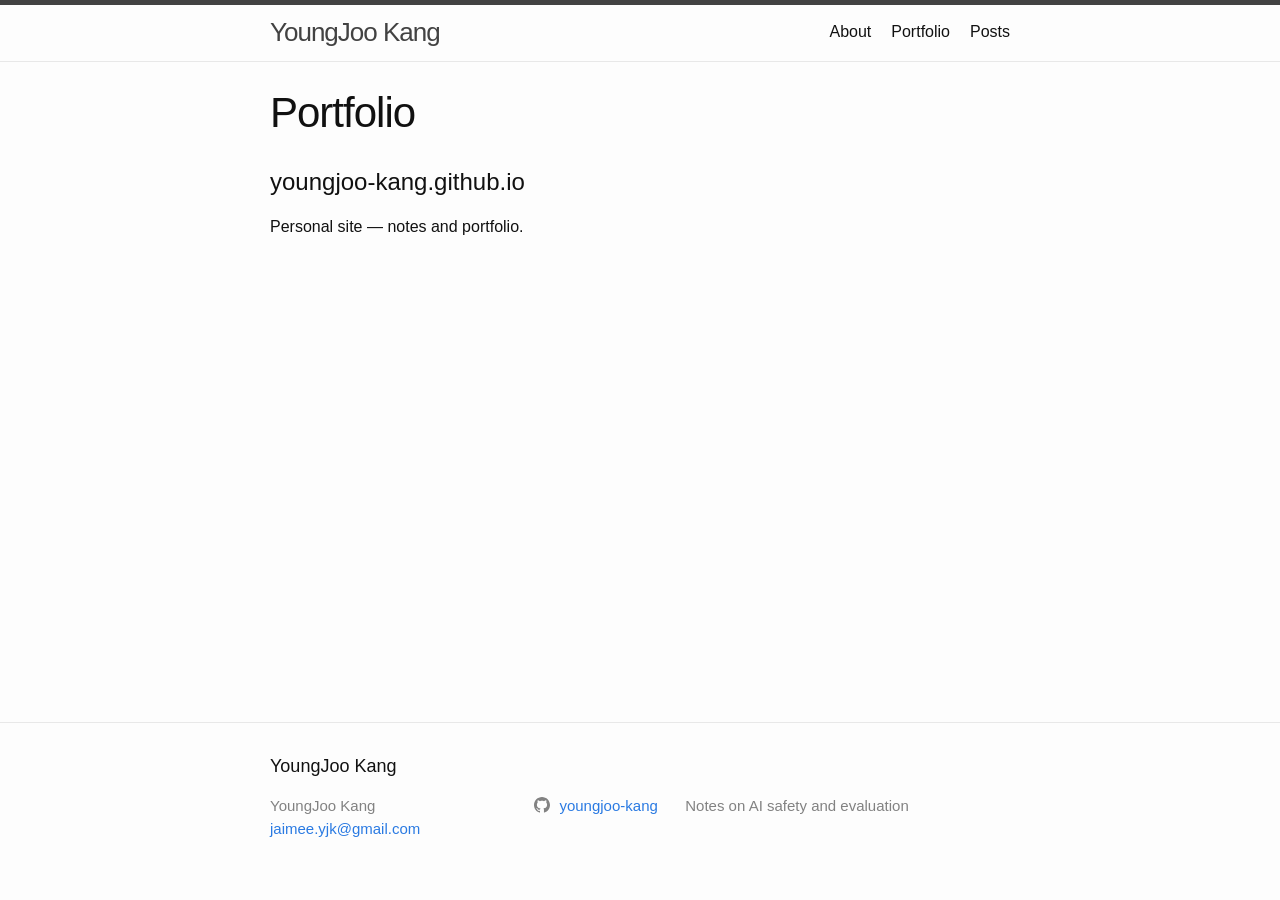
==== portfolio/index.html @ 8b31a20b "deploy: youngjoo-kang/incubating@7ffd8a8e2f0ecfff0419dbbb44ae7ae4fb00c22d" ====
<!DOCTYPE html>
<html lang="en"><head>
  <meta charset="utf-8">
  <meta http-equiv="X-UA-Compatible" content="IE=edge">
  <meta name="viewport" content="width=device-width, initial-scale=1"><!-- Begin Jekyll SEO tag v2.8.0 -->
<title>Portfolio | YoungJoo Kang</title>
<meta name="generator" content="Jekyll v3.10.0" />
<meta property="og:title" content="Portfolio" />
<meta name="author" content="YoungJoo Kang" />
<meta property="og:locale" content="en_US" />
<meta name="description" content="Notes on AI safety and evaluation" />
<meta property="og:description" content="Notes on AI safety and evaluation" />
<meta property="og:site_name" content="YoungJoo Kang" />
<meta property="og:type" content="website" />
<meta name="twitter:card" content="summary" />
<meta property="twitter:title" content="Portfolio" />
<script type="application/ld+json">
{"@context":"https://schema.org","@type":"WebPage","author":{"@type":"Person","name":"YoungJoo Kang"},"description":"Notes on AI safety and evaluation","headline":"Portfolio","url":"/portfolio/"}</script>
<!-- End Jekyll SEO tag -->
<link rel="stylesheet" href="/assets/main.css"><link type="application/atom+xml" rel="alternate" href="/feed.xml" title="YoungJoo Kang" /></head>
<body><header class="site-header" role="banner">

  <div class="wrapper"><a class="site-title" rel="author" href="/">YoungJoo Kang</a><nav class="site-nav">
        <input type="checkbox" id="nav-trigger" class="nav-trigger" />
        <label for="nav-trigger">
          <span class="menu-icon">
            <svg viewBox="0 0 18 15" width="18px" height="15px">
              <path d="M18,1.484c0,0.82-0.665,1.484-1.484,1.484H1.484C0.665,2.969,0,2.304,0,1.484l0,0C0,0.665,0.665,0,1.484,0 h15.032C17.335,0,18,0.665,18,1.484L18,1.484z M18,7.516C18,8.335,17.335,9,16.516,9H1.484C0.665,9,0,8.335,0,7.516l0,0 c0-0.82,0.665-1.484,1.484-1.484h15.032C17.335,6.031,18,6.696,18,7.516L18,7.516z M18,13.516C18,14.335,17.335,15,16.516,15H1.484 C0.665,15,0,14.335,0,13.516l0,0c0-0.82,0.665-1.483,1.484-1.483h15.032C17.335,12.031,18,12.695,18,13.516L18,13.516z"/>
            </svg>
          </span>
        </label>

        <div class="trigger"><a class="page-link" href="/about.html">About</a><a class="page-link" href="/portfolio/">Portfolio</a><a class="page-link" href="/posts/">Posts</a></div>
      </nav></div>
</header>
<main class="page-content" aria-label="Content">
      <div class="wrapper">
        <article class="post">

  <header class="post-header">
    <h1 class="post-title">Portfolio</h1>
  </header>

  <div class="post-content">
    <h1 id="youngjoo-kanggithubio">youngjoo-kang.github.io</h1>

<p>Personal site — notes and portfolio.</p>

  </div>

</article>

      </div>
    </main><footer class="site-footer h-card">
  <data class="u-url" href="/"></data>

  <div class="wrapper">

    <h2 class="footer-heading">YoungJoo Kang</h2>

    <div class="footer-col-wrapper">
      <div class="footer-col footer-col-1">
        <ul class="contact-list">
          <li class="p-name">YoungJoo Kang</li><li><a class="u-email" href="mailto:jaimee.yjk@gmail.com">jaimee.yjk@gmail.com</a></li></ul>
      </div>

      <div class="footer-col footer-col-2"><ul class="social-media-list"><li><a href="https://github.com/youngjoo-kang"><svg class="svg-icon"><use xlink:href="/assets/minima-social-icons.svg#github"></use></svg> <span class="username">youngjoo-kang</span></a></li></ul>
</div>

      <div class="footer-col footer-col-3">
        <p>Notes on AI safety and evaluation</p>
      </div>
    </div>

  </div>

</footer>
</body>

</html>
---- assets/main.css ----
/** Reset some basic elements */
body, h1, h2, h3, h4, h5, h6, p, blockquote, pre, hr, dl, dd, ol, ul, figure { margin: 0; padding: 0; }

/** Basic styling */
body { font: 400 16px/1.5 -apple-system, BlinkMacSystemFont, "Segoe UI", Roboto, Helvetica, Arial, sans-serif, "Apple Color Emoji", "Segoe UI Emoji", "Segoe UI Symbol"; color: #111; background-color: #fdfdfd; -webkit-text-size-adjust: 100%; -webkit-font-feature-settings: "kern" 1; -moz-font-feature-settings: "kern" 1; -o-font-feature-settings: "kern" 1; font-feature-settings: "kern" 1; font-kerning: normal; display: flex; min-height: 100vh; flex-direction: column; }

/** Set `margin-bottom` to maintain vertical rhythm */
h1, h2, h3, h4, h5, h6, p, blockquote, pre, ul, ol, dl, figure, .highlight { margin-bottom: 15px; }

/** `main` element */
main { display: block; /* Default value of `display` of `main` element is 'inline' in IE 11. */ }

/** Images */
img { max-width: 100%; vertical-align: middle; }

/** Figures */
figure > img { display: block; }

figcaption { font-size: 14px; }

/** Lists */
ul, ol { margin-left: 30px; }

li > ul, li > ol { margin-bottom: 0; }

/** Headings */
h1, h2, h3, h4, h5, h6 { font-weight: 400; }

/** Links */
a { color: #2a7ae2; text-decoration: none; }
a:visited { color: #1756a9; }
a:hover { color: #111; text-decoration: underline; }
.social-media-list a:hover { text-decoration: none; }
.social-media-list a:hover .username { text-decoration: underline; }

/** Blockquotes */
blockquote { color: #828282; border-left: 4px solid #e8e8e8; padding-left: 15px; font-size: 18px; letter-spacing: -1px; font-style: italic; }
blockquote > :last-child { margin-bottom: 0; }

/** Code formatting */
pre, code { font-size: 15px; border: 1px solid #e8e8e8; border-radius: 3px; background-color: #eef; }

code { padding: 1px 5px; }

pre { padding: 8px 12px; overflow-x: auto; }
pre > code { border: 0; padding-right: 0; padding-left: 0; }

/** Wrapper */
.wrapper { max-width: -webkit-calc(800px - (30px * 2)); max-width: calc(800px - (30px * 2)); margin-right: auto; margin-left: auto; padding-right: 30px; padding-left: 30px; }
@media screen and (max-width: 800px) { .wrapper { max-width: -webkit-calc(800px - (30px)); max-width: calc(800px - (30px)); padding-right: 15px; padding-left: 15px; } }

/** Clearfix */
.wrapper:after, .footer-col-wrapper:after { content: ""; display: table; clear: both; }

/** Icons */
.svg-icon { width: 16px; height: 16px; display: inline-block; fill: #828282; padding-right: 5px; vertical-align: text-top; }

.social-media-list li + li { padding-top: 5px; }

/** Tables */
table { margin-bottom: 30px; width: 100%; text-align: left; color: #3f3f3f; border-collapse: collapse; border: 1px solid #e8e8e8; }
table tr:nth-child(even) { background-color: #f7f7f7; }
table th, table td { padding: 10px 15px; }
table th { background-color: #f0f0f0; border: 1px solid #dedede; border-bottom-color: #c9c9c9; }
table td { border: 1px solid #e8e8e8; }

/** Site header */
.site-header { border-top: 5px solid #424242; border-bottom: 1px solid #e8e8e8; min-height: 55.95px; position: relative; }

.site-title { font-size: 26px; font-weight: 300; line-height: 54px; letter-spacing: -1px; margin-bottom: 0; float: left; }
.site-title, .site-title:visited { color: #424242; }

.site-nav { float: right; line-height: 54px; }
.site-nav .nav-trigger { display: none; }
.site-nav .menu-icon { display: none; }
.site-nav .page-link { color: #111; line-height: 1.5; }
.site-nav .page-link:not(:last-child) { margin-right: 20px; }
@media screen and (max-width: 600px) { .site-nav { position: absolute; top: 9px; right: 15px; background-color: #fdfdfd; border: 1px solid #e8e8e8; border-radius: 5px; text-align: right; }
  .site-nav label[for="nav-trigger"] { display: block; float: right; width: 36px; height: 36px; z-index: 2; cursor: pointer; }
  .site-nav .menu-icon { display: block; float: right; width: 36px; height: 26px; line-height: 0; padding-top: 10px; text-align: center; }
  .site-nav .menu-icon > svg { fill: #424242; }
  .site-nav input ~ .trigger { clear: both; display: none; }
  .site-nav input:checked ~ .trigger { display: block; padding-bottom: 5px; }
  .site-nav .page-link { display: block; padding: 5px 10px; margin-left: 20px; }
  .site-nav .page-link:not(:last-child) { margin-right: 0; } }

/** Site footer */
.site-footer { border-top: 1px solid #e8e8e8; padding: 30px 0; }

.footer-heading { font-size: 18px; margin-bottom: 15px; }

.contact-list, .social-media-list { list-style: none; margin-left: 0; }

.footer-col-wrapper { font-size: 15px; color: #828282; margin-left: -15px; }

.footer-col { float: left; margin-bottom: 15px; padding-left: 15px; }

.footer-col-1 { width: -webkit-calc(35% - (30px / 2)); width: calc(35% - (30px / 2)); }

.footer-col-2 { width: -webkit-calc(20% - (30px / 2)); width: calc(20% - (30px / 2)); }

.footer-col-3 { width: -webkit-calc(45% - (30px / 2)); width: calc(45% - (30px / 2)); }

@media screen and (max-width: 800px) { .footer-col-1, .footer-col-2 { width: -webkit-calc(50% - (30px / 2)); width: calc(50% - (30px / 2)); }
  .footer-col-3 { width: -webkit-calc(100% - (30px / 2)); width: calc(100% - (30px / 2)); } }
@media screen and (max-width: 600px) { .footer-col { float: none; width: -webkit-calc(100% - (30px / 2)); width: calc(100% - (30px / 2)); } }
/** Page content */
.page-content { padding: 30px 0; flex: 1; }

.page-heading { font-size: 32px; }

.post-list-heading { font-size: 28px; }

.post-list { margin-left: 0; list-style: none; }
.post-list > li { margin-bottom: 30px; }

.post-meta { font-size: 14px; color: #828282; }

.post-link { display: block; font-size: 24px; }

/** Posts */
.post-header { margin-bottom: 30px; }

.post-title { font-size: 42px; letter-spacing: -1px; line-height: 1; }
@media screen and (max-width: 800px) { .post-title { font-size: 36px; } }

.post-content { margin-bottom: 30px; }
.post-content h2 { font-size: 32px; }
@media screen and (max-width: 800px) { .post-content h2 { font-size: 28px; } }
.post-content h3 { font-size: 26px; }
@media screen and (max-width: 800px) { .post-content h3 { font-size: 22px; } }
.post-content h4 { font-size: 20px; }
@media screen and (max-width: 800px) { .post-content h4 { font-size: 18px; } }

/** Syntax highlighting styles */
.highlight { background: #fff; }
.highlighter-rouge .highlight { background: #eef; }
.highlight .c { color: #998; font-style: italic; }
.highlight .err { color: #a61717; background-color: #e3d2d2; }
.highlight .k { font-weight: bold; }
.highlight .o { font-weight: bold; }
.highlight .cm { color: #998; font-style: italic; }
.highlight .cp { color: #999; font-weight: bold; }
.highlight .c1 { color: #998; font-style: italic; }
.highlight .cs { color: #999; font-weight: bold; font-style: italic; }
.highlight .gd { color: #000; background-color: #fdd; }
.highlight .gd .x { color: #000; background-color: #faa; }
.highlight .ge { font-style: italic; }
.highlight .gr { color: #a00; }
.highlight .gh { color: #999; }
.highlight .gi { color: #000; background-color: #dfd; }
.highlight .gi .x { color: #000; background-color: #afa; }
.highlight .go { color: #888; }
.highlight .gp { color: #555; }
.highlight .gs { font-weight: bold; }
.highlight .gu { color: #aaa; }
.highlight .gt { color: #a00; }
.highlight .kc { font-weight: bold; }
.highlight .kd { font-weight: bold; }
.highlight .kp { font-weight: bold; }
.highlight .kr { font-weight: bold; }
.highlight .kt { color: #458; font-weight: bold; }
.highlight .m { color: #099; }
.highlight .s { color: #d14; }
.highlight .na { color: #008080; }
.highlight .nb { color: #0086B3; }
.highlight .nc { color: #458; font-weight: bold; }
.highlight .no { color: #008080; }
.highlight .ni { color: #800080; }
.highlight .ne { color: #900; font-weight: bold; }
.highlight .nf { color: #900; font-weight: bold; }
.highlight .nn { color: #555; }
.highlight .nt { color: #000080; }
.highlight .nv { color: #008080; }
.highlight .ow { font-weight: bold; }
.highlight .w { color: #bbb; }
.highlight .mf { color: #099; }
.highlight .mh { color: #099; }
.highlight .mi { color: #099; }
.highlight .mo { color: #099; }
.highlight .sb { color: #d14; }
.highlight .sc { color: #d14; }
.highlight .sd { color: #d14; }
.highlight .s2 { color: #d14; }
.highlight .se { color: #d14; }
.highlight .sh { color: #d14; }
.highlight .si { color: #d14; }
.highlight .sx { color: #d14; }
.highlight .sr { color: #009926; }
.highlight .s1 { color: #d14; }
.highlight .ss { color: #990073; }
.highlight .bp { color: #999; }
.highlight .vc { color: #008080; }
.highlight .vg { color: #008080; }
.highlight .vi { color: #008080; }
.highlight .il { color: #099; }
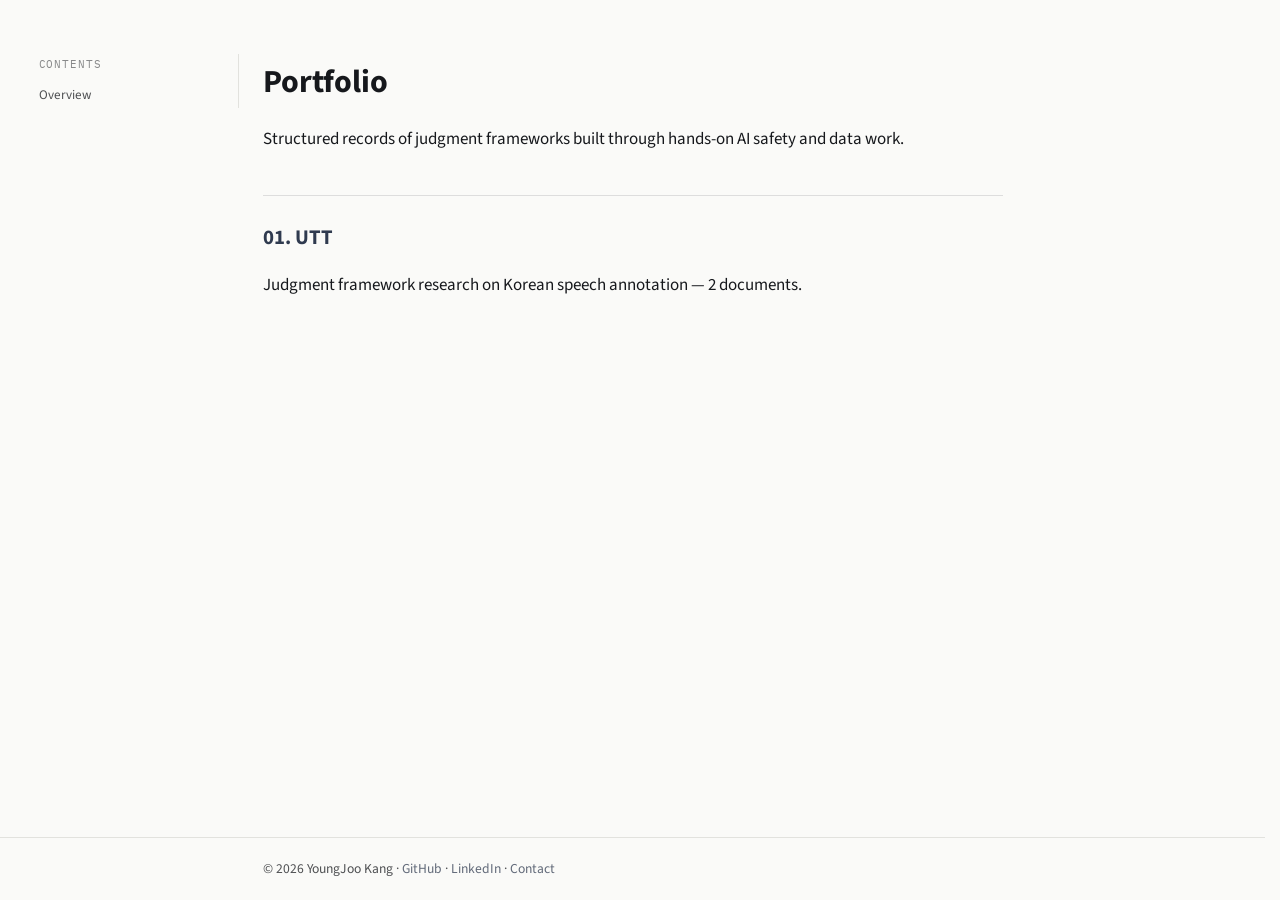
==== commit 85dac900: "deploy: youngjoo-kang/incubating@a59af5ba802f0922b0de7497b48bf69e81c887ba" ====
--- a/portfolio/index.html
+++ b/portfolio/index.html
@@ -2,78 +2,86 @@
 <html lang="en"><head>
   <meta charset="utf-8">
   <meta http-equiv="X-UA-Compatible" content="IE=edge">
-  <meta name="viewport" content="width=device-width, initial-scale=1"><!-- Begin Jekyll SEO tag v2.8.0 -->
+  <meta name="viewport" content="width=device-width, initial-scale=1"><!-- Begin Jekyll SEO tag v2.9.0 -->
 <title>Portfolio | YoungJoo Kang</title>
-<meta name="generator" content="Jekyll v3.10.0" />
+<meta name="generator" content="Jekyll v4.4.1" />
 <meta property="og:title" content="Portfolio" />
 <meta name="author" content="YoungJoo Kang" />
 <meta property="og:locale" content="en_US" />
-<meta name="description" content="Notes on AI safety and evaluation" />
-<meta property="og:description" content="Notes on AI safety and evaluation" />
+<meta name="description" content="Notes on AI Safety and Evaluation" />
+<meta name="twitter:description" property="og:description" content="Notes on AI Safety and Evaluation" />
 <meta property="og:site_name" content="YoungJoo Kang" />
 <meta property="og:type" content="website" />
 <meta name="twitter:card" content="summary" />
-<meta property="twitter:title" content="Portfolio" />
+<meta name="twitter:title" content="Portfolio" />
 <script type="application/ld+json">
-{"@context":"https://schema.org","@type":"WebPage","author":{"@type":"Person","name":"YoungJoo Kang"},"description":"Notes on AI safety and evaluation","headline":"Portfolio","url":"/portfolio/"}</script>
+{"@context":"https://schema.org","@type":"WebPage","author":{"@type":"Person","name":"YoungJoo Kang"},"description":"Notes on AI Safety and Evaluation","headline":"Portfolio","url":"/portfolio/"}</script>
 <!-- End Jekyll SEO tag -->
-<link rel="stylesheet" href="/assets/main.css"><link type="application/atom+xml" rel="alternate" href="/feed.xml" title="YoungJoo Kang" /></head>
-<body><header class="site-header" role="banner">
-
-  <div class="wrapper"><a class="site-title" rel="author" href="/">YoungJoo Kang</a><nav class="site-nav">
-        <input type="checkbox" id="nav-trigger" class="nav-trigger" />
-        <label for="nav-trigger">
-          <span class="menu-icon">
-            <svg viewBox="0 0 18 15" width="18px" height="15px">
-              <path d="M18,1.484c0,0.82-0.665,1.484-1.484,1.484H1.484C0.665,2.969,0,2.304,0,1.484l0,0C0,0.665,0.665,0,1.484,0 h15.032C17.335,0,18,0.665,18,1.484L18,1.484z M18,7.516C18,8.335,17.335,9,16.516,9H1.484C0.665,9,0,8.335,0,7.516l0,0 c0-0.82,0.665-1.484,1.484-1.484h15.032C17.335,6.031,18,6.696,18,7.516L18,7.516z M18,13.516C18,14.335,17.335,15,16.516,15H1.484 C0.665,15,0,14.335,0,13.516l0,0c0-0.82,0.665-1.483,1.484-1.483h15.032C17.335,12.031,18,12.695,18,13.516L18,13.516z"/>
-            </svg>
-          </span>
-        </label>
-
-        <div class="trigger"><a class="page-link" href="/about.html">About</a><a class="page-link" href="/portfolio/">Portfolio</a><a class="page-link" href="/posts/">Posts</a></div>
-      </nav></div>
-</header>
+<link rel="stylesheet" href="/assets/main.css"><link type="application/atom+xml" rel="alternate" href="/feed.xml" title="YoungJoo Kang" /><script data-goatcounter="https://youngjoo-kang.goatcounter.com/count" async src="//gc.zgo.at/count.js"></script></head>
+<body>
 <main class="page-content" aria-label="Content">
       <div class="wrapper">
-        <article class="post">
+        <div class="pf">
+  <aside class="pf-side">
+    
 
-  <header class="post-header">
-    <h1 class="post-title">Portfolio</h1>
-  </header>
 
-  <div class="post-content">
-    <h1 id="youngjoo-kanggithubio">youngjoo-kang.github.io</h1>
+<nav class="pf-nav">
+  <div class="pf-nav__label">Contents</div>
+  <ul>
+    <li>
+      <a href="/portfolio//">Overview</a>
+      
+    </li>
+    
+  </ul>
+</nav>
 
-<p>Personal site — notes and portfolio.</p>
+  </aside>
+  <details class="pf-toc">
+    <summary>Contents</summary>
+    
 
-  </div>
 
-</article>
+<nav class="pf-nav">
+  <div class="pf-nav__label">Contents</div>
+  <ul>
+    <li>
+      <a href="/portfolio//">Overview</a>
+      
+    </li>
+    
+  </ul>
+</nav>
+
+  </details>
+  <article class="pf-main">
+    
+
+    <h1 id="portfolio">Portfolio</h1>
+
+<p>Structured records of judgment frameworks built through hands-on AI safety and data work.</p>
+
+<h2 id="01-utt"><a href="/portfolio/utt/">01. UTT</a></h2>
+
+<p>Judgment framework research on Korean speech annotation — 2 documents.</p>
+
+
+
+    
+  </article>
+</div>
 
       </div>
-    </main><footer class="site-footer h-card">
-  <data class="u-url" href="/"></data>
-
+    </main><footer class="site-footer">
   <div class="wrapper">
-
-    <h2 class="footer-heading">YoungJoo Kang</h2>
-
-    <div class="footer-col-wrapper">
-      <div class="footer-col footer-col-1">
-        <ul class="contact-list">
-          <li class="p-name">YoungJoo Kang</li><li><a class="u-email" href="mailto:jaimee.yjk@gmail.com">jaimee.yjk@gmail.com</a></li></ul>
-      </div>
-
-      <div class="footer-col footer-col-2"><ul class="social-media-list"><li><a href="https://github.com/youngjoo-kang"><svg class="svg-icon"><use xlink:href="/assets/minima-social-icons.svg#github"></use></svg> <span class="username">youngjoo-kang</span></a></li></ul>
-</div>
-
-      <div class="footer-col footer-col-3">
-        <p>Notes on AI safety and evaluation</p>
-      </div>
-    </div>
-
+    <p class="footer-line">
+      &copy; 2026 YoungJoo Kang ·
+      <a href="https://github.com/youngjoo-kang">GitHub</a> ·
+      <a href="https://www.linkedin.com/in/jaimeekang">LinkedIn</a> ·
+      <a href="mailto:jaimee.yjk@gmail.com">Contact</a>
+    </p>
   </div>
-
 </footer>
 </body>
 
--- a/assets/main.css
+++ b/assets/main.css
@@ -1,196 +1,1209 @@
-/** Reset some basic elements */
-body, h1, h2, h3, h4, h5, h6, p, blockquote, pre, hr, dl, dd, ol, ul, figure { margin: 0; padding: 0; }
-
-/** Basic styling */
-body { font: 400 16px/1.5 -apple-system, BlinkMacSystemFont, "Segoe UI", Roboto, Helvetica, Arial, sans-serif, "Apple Color Emoji", "Segoe UI Emoji", "Segoe UI Symbol"; color: #111; background-color: #fdfdfd; -webkit-text-size-adjust: 100%; -webkit-font-feature-settings: "kern" 1; -moz-font-feature-settings: "kern" 1; -o-font-feature-settings: "kern" 1; font-feature-settings: "kern" 1; font-kerning: normal; display: flex; min-height: 100vh; flex-direction: column; }
-
-/** Set `margin-bottom` to maintain vertical rhythm */
-h1, h2, h3, h4, h5, h6, p, blockquote, pre, ul, ol, dl, figure, .highlight { margin-bottom: 15px; }
-
-/** `main` element */
-main { display: block; /* Default value of `display` of `main` element is 'inline' in IE 11. */ }
-
-/** Images */
-img { max-width: 100%; vertical-align: middle; }
-
-/** Figures */
-figure > img { display: block; }
-
-figcaption { font-size: 14px; }
-
-/** Lists */
-ul, ol { margin-left: 30px; }
-
-li > ul, li > ol { margin-bottom: 0; }
-
-/** Headings */
-h1, h2, h3, h4, h5, h6 { font-weight: 400; }
-
-/** Links */
-a { color: #2a7ae2; text-decoration: none; }
-a:visited { color: #1756a9; }
-a:hover { color: #111; text-decoration: underline; }
-.social-media-list a:hover { text-decoration: none; }
-.social-media-list a:hover .username { text-decoration: underline; }
-
-/** Blockquotes */
-blockquote { color: #828282; border-left: 4px solid #e8e8e8; padding-left: 15px; font-size: 18px; letter-spacing: -1px; font-style: italic; }
-blockquote > :last-child { margin-bottom: 0; }
-
-/** Code formatting */
-pre, code { font-size: 15px; border: 1px solid #e8e8e8; border-radius: 3px; background-color: #eef; }
-
-code { padding: 1px 5px; }
-
-pre { padding: 8px 12px; overflow-x: auto; }
-pre > code { border: 0; padding-right: 0; padding-left: 0; }
-
-/** Wrapper */
-.wrapper { max-width: -webkit-calc(800px - (30px * 2)); max-width: calc(800px - (30px * 2)); margin-right: auto; margin-left: auto; padding-right: 30px; padding-left: 30px; }
-@media screen and (max-width: 800px) { .wrapper { max-width: -webkit-calc(800px - (30px)); max-width: calc(800px - (30px)); padding-right: 15px; padding-left: 15px; } }
-
-/** Clearfix */
-.wrapper:after, .footer-col-wrapper:after { content: ""; display: table; clear: both; }
-
-/** Icons */
-.svg-icon { width: 16px; height: 16px; display: inline-block; fill: #828282; padding-right: 5px; vertical-align: text-top; }
-
-.social-media-list li + li { padding-top: 5px; }
-
-/** Tables */
-table { margin-bottom: 30px; width: 100%; text-align: left; color: #3f3f3f; border-collapse: collapse; border: 1px solid #e8e8e8; }
-table tr:nth-child(even) { background-color: #f7f7f7; }
-table th, table td { padding: 10px 15px; }
-table th { background-color: #f0f0f0; border: 1px solid #dedede; border-bottom-color: #c9c9c9; }
-table td { border: 1px solid #e8e8e8; }
-
-/** Site header */
-.site-header { border-top: 5px solid #424242; border-bottom: 1px solid #e8e8e8; min-height: 55.95px; position: relative; }
-
-.site-title { font-size: 26px; font-weight: 300; line-height: 54px; letter-spacing: -1px; margin-bottom: 0; float: left; }
-.site-title, .site-title:visited { color: #424242; }
-
-.site-nav { float: right; line-height: 54px; }
-.site-nav .nav-trigger { display: none; }
-.site-nav .menu-icon { display: none; }
-.site-nav .page-link { color: #111; line-height: 1.5; }
-.site-nav .page-link:not(:last-child) { margin-right: 20px; }
-@media screen and (max-width: 600px) { .site-nav { position: absolute; top: 9px; right: 15px; background-color: #fdfdfd; border: 1px solid #e8e8e8; border-radius: 5px; text-align: right; }
-  .site-nav label[for="nav-trigger"] { display: block; float: right; width: 36px; height: 36px; z-index: 2; cursor: pointer; }
-  .site-nav .menu-icon { display: block; float: right; width: 36px; height: 26px; line-height: 0; padding-top: 10px; text-align: center; }
-  .site-nav .menu-icon > svg { fill: #424242; }
-  .site-nav input ~ .trigger { clear: both; display: none; }
-  .site-nav input:checked ~ .trigger { display: block; padding-bottom: 5px; }
-  .site-nav .page-link { display: block; padding: 5px 10px; margin-left: 20px; }
-  .site-nav .page-link:not(:last-child) { margin-right: 0; } }
-
-/** Site footer */
-.site-footer { border-top: 1px solid #e8e8e8; padding: 30px 0; }
-
-.footer-heading { font-size: 18px; margin-bottom: 15px; }
-
-.contact-list, .social-media-list { list-style: none; margin-left: 0; }
-
-.footer-col-wrapper { font-size: 15px; color: #828282; margin-left: -15px; }
-
-.footer-col { float: left; margin-bottom: 15px; padding-left: 15px; }
-
-.footer-col-1 { width: -webkit-calc(35% - (30px / 2)); width: calc(35% - (30px / 2)); }
-
-.footer-col-2 { width: -webkit-calc(20% - (30px / 2)); width: calc(20% - (30px / 2)); }
-
-.footer-col-3 { width: -webkit-calc(45% - (30px / 2)); width: calc(45% - (30px / 2)); }
-
-@media screen and (max-width: 800px) { .footer-col-1, .footer-col-2 { width: -webkit-calc(50% - (30px / 2)); width: calc(50% - (30px / 2)); }
-  .footer-col-3 { width: -webkit-calc(100% - (30px / 2)); width: calc(100% - (30px / 2)); } }
-@media screen and (max-width: 600px) { .footer-col { float: none; width: -webkit-calc(100% - (30px / 2)); width: calc(100% - (30px / 2)); } }
-/** Page content */
-.page-content { padding: 30px 0; flex: 1; }
-
-.page-heading { font-size: 32px; }
-
-.post-list-heading { font-size: 28px; }
-
-.post-list { margin-left: 0; list-style: none; }
-.post-list > li { margin-bottom: 30px; }
-
-.post-meta { font-size: 14px; color: #828282; }
-
-.post-link { display: block; font-size: 24px; }
-
-/** Posts */
-.post-header { margin-bottom: 30px; }
-
-.post-title { font-size: 42px; letter-spacing: -1px; line-height: 1; }
-@media screen and (max-width: 800px) { .post-title { font-size: 36px; } }
-
-.post-content { margin-bottom: 30px; }
-.post-content h2 { font-size: 32px; }
-@media screen and (max-width: 800px) { .post-content h2 { font-size: 28px; } }
-.post-content h3 { font-size: 26px; }
-@media screen and (max-width: 800px) { .post-content h3 { font-size: 22px; } }
-.post-content h4 { font-size: 20px; }
-@media screen and (max-width: 800px) { .post-content h4 { font-size: 18px; } }
-
-/** Syntax highlighting styles */
-.highlight { background: #fff; }
-.highlighter-rouge .highlight { background: #eef; }
-.highlight .c { color: #998; font-style: italic; }
-.highlight .err { color: #a61717; background-color: #e3d2d2; }
-.highlight .k { font-weight: bold; }
-.highlight .o { font-weight: bold; }
-.highlight .cm { color: #998; font-style: italic; }
-.highlight .cp { color: #999; font-weight: bold; }
-.highlight .c1 { color: #998; font-style: italic; }
-.highlight .cs { color: #999; font-weight: bold; font-style: italic; }
-.highlight .gd { color: #000; background-color: #fdd; }
-.highlight .gd .x { color: #000; background-color: #faa; }
-.highlight .ge { font-style: italic; }
-.highlight .gr { color: #a00; }
-.highlight .gh { color: #999; }
-.highlight .gi { color: #000; background-color: #dfd; }
-.highlight .gi .x { color: #000; background-color: #afa; }
-.highlight .go { color: #888; }
-.highlight .gp { color: #555; }
-.highlight .gs { font-weight: bold; }
-.highlight .gu { color: #aaa; }
-.highlight .gt { color: #a00; }
-.highlight .kc { font-weight: bold; }
-.highlight .kd { font-weight: bold; }
-.highlight .kp { font-weight: bold; }
-.highlight .kr { font-weight: bold; }
-.highlight .kt { color: #458; font-weight: bold; }
-.highlight .m { color: #099; }
-.highlight .s { color: #d14; }
-.highlight .na { color: #008080; }
-.highlight .nb { color: #0086B3; }
-.highlight .nc { color: #458; font-weight: bold; }
-.highlight .no { color: #008080; }
-.highlight .ni { color: #800080; }
-.highlight .ne { color: #900; font-weight: bold; }
-.highlight .nf { color: #900; font-weight: bold; }
-.highlight .nn { color: #555; }
-.highlight .nt { color: #000080; }
-.highlight .nv { color: #008080; }
-.highlight .ow { font-weight: bold; }
-.highlight .w { color: #bbb; }
-.highlight .mf { color: #099; }
-.highlight .mh { color: #099; }
-.highlight .mi { color: #099; }
-.highlight .mo { color: #099; }
-.highlight .sb { color: #d14; }
-.highlight .sc { color: #d14; }
-.highlight .sd { color: #d14; }
-.highlight .s2 { color: #d14; }
-.highlight .se { color: #d14; }
-.highlight .sh { color: #d14; }
-.highlight .si { color: #d14; }
-.highlight .sx { color: #d14; }
-.highlight .sr { color: #009926; }
-.highlight .s1 { color: #d14; }
-.highlight .ss { color: #990073; }
-.highlight .bp { color: #999; }
-.highlight .vc { color: #008080; }
-.highlight .vg { color: #008080; }
-.highlight .vi { color: #008080; }
-.highlight .il { color: #099; }
+@charset "UTF-8";
+/**
+ * Reset some basic elements
+ */
+@import url("https://fonts.googleapis.com/css2?family=Source+Sans+3:wght@400;600;700&family=IBM+Plex+Mono:wght@500;600&display=swap");
+body, h1, h2, h3, h4, h5, h6,
+p, blockquote, pre, hr,
+dl, dd, ol, ul, figure {
+  margin: 0;
+  padding: 0;
+}
+
+/**
+ * Basic styling
+ */
+body {
+  font: 400 16px/1.5 -apple-system, BlinkMacSystemFont, "Segoe UI", Roboto, Helvetica, Arial, sans-serif, "Apple Color Emoji", "Segoe UI Emoji", "Segoe UI Symbol";
+  color: #111;
+  background-color: #fdfdfd;
+  -webkit-text-size-adjust: 100%;
+  -webkit-font-feature-settings: "kern" 1;
+  -moz-font-feature-settings: "kern" 1;
+  -o-font-feature-settings: "kern" 1;
+  font-feature-settings: "kern" 1;
+  font-kerning: normal;
+  display: flex;
+  min-height: 100vh;
+  flex-direction: column;
+}
+
+/**
+ * Set `margin-bottom` to maintain vertical rhythm
+ */
+h1, h2, h3, h4, h5, h6,
+p, blockquote, pre,
+ul, ol, dl, figure,
+.highlight {
+  margin-bottom: 15px;
+}
+
+/**
+ * `main` element
+ */
+main {
+  display: block; /* Default value of `display` of `main` element is 'inline' in IE 11. */
+}
+
+/**
+ * Images
+ */
+img {
+  max-width: 100%;
+  vertical-align: middle;
+}
+
+/**
+ * Figures
+ */
+figure > img {
+  display: block;
+}
+
+figcaption {
+  font-size: 14px;
+}
+
+/**
+ * Lists
+ */
+ul, ol {
+  margin-left: 30px;
+}
+
+li > ul,
+li > ol {
+  margin-bottom: 0;
+}
+
+/**
+ * Headings
+ */
+h1, h2, h3, h4, h5, h6 {
+  font-weight: 400;
+}
+
+/**
+ * Links
+ */
+a {
+  color: #2a7ae2;
+  text-decoration: none;
+}
+a:visited {
+  color: rgb(22.9483471074, 86.2541322314, 168.5516528926);
+}
+a:hover {
+  color: #111;
+  text-decoration: underline;
+}
+.social-media-list a:hover {
+  text-decoration: none;
+}
+.social-media-list a:hover .username {
+  text-decoration: underline;
+}
+
+/**
+ * Blockquotes
+ */
+blockquote {
+  color: #828282;
+  border-left: 4px solid #e8e8e8;
+  padding-left: 15px;
+  font-size: 18px;
+  letter-spacing: -1px;
+  font-style: italic;
+}
+blockquote > :last-child {
+  margin-bottom: 0;
+}
+
+/**
+ * Code formatting
+ */
+pre,
+code {
+  font-size: 15px;
+  border: 1px solid #e8e8e8;
+  border-radius: 3px;
+  background-color: #eef;
+}
+
+code {
+  padding: 1px 5px;
+}
+
+pre {
+  padding: 8px 12px;
+  overflow-x: auto;
+}
+pre > code {
+  border: 0;
+  padding-right: 0;
+  padding-left: 0;
+}
+
+/**
+ * Wrapper
+ */
+.wrapper {
+  max-width: -webkit-calc(800px - (30px * 2));
+  max-width: calc(800px - 30px * 2);
+  margin-right: auto;
+  margin-left: auto;
+  padding-right: 30px;
+  padding-left: 30px;
+}
+@media screen and (max-width: 800px) {
+  .wrapper {
+    max-width: -webkit-calc(800px - (30px));
+    max-width: calc(800px - (30px));
+    padding-right: 15px;
+    padding-left: 15px;
+  }
+}
+
+/**
+ * Clearfix
+ */
+.footer-col-wrapper:after, .wrapper:after {
+  content: "";
+  display: table;
+  clear: both;
+}
+
+/**
+ * Icons
+ */
+.svg-icon {
+  width: 16px;
+  height: 16px;
+  display: inline-block;
+  fill: #828282;
+  padding-right: 5px;
+  vertical-align: text-top;
+}
+
+.social-media-list li + li {
+  padding-top: 5px;
+}
+
+/**
+ * Tables
+ */
+table {
+  margin-bottom: 30px;
+  width: 100%;
+  text-align: left;
+  color: rgb(62.9, 62.9, 62.9);
+  border-collapse: collapse;
+  border: 1px solid #e8e8e8;
+}
+table tr:nth-child(even) {
+  background-color: rgb(247.3, 247.3, 247.3);
+}
+table th, table td {
+  padding: 9.999999999px 15px;
+}
+table th {
+  background-color: rgb(239.65, 239.65, 239.65);
+  border: 1px solid rgb(221.8, 221.8, 221.8);
+  border-bottom-color: rgb(201.4, 201.4, 201.4);
+}
+table td {
+  border: 1px solid #e8e8e8;
+}
+
+/**
+ * Site header
+ */
+.site-header {
+  border-top: 5px solid rgb(66.25, 66.25, 66.25);
+  border-bottom: 1px solid #e8e8e8;
+  min-height: 55.95px;
+  position: relative;
+}
+
+.site-title {
+  font-size: 26px;
+  font-weight: 300;
+  line-height: 54px;
+  letter-spacing: -1px;
+  margin-bottom: 0;
+  float: left;
+}
+.site-title, .site-title:visited {
+  color: rgb(66.25, 66.25, 66.25);
+}
+
+.site-nav {
+  float: right;
+  line-height: 54px;
+}
+.site-nav .nav-trigger {
+  display: none;
+}
+.site-nav .menu-icon {
+  display: none;
+}
+.site-nav .page-link {
+  color: #111;
+  line-height: 1.5;
+}
+.site-nav .page-link:not(:last-child) {
+  margin-right: 20px;
+}
+@media screen and (max-width: 600px) {
+  .site-nav {
+    position: absolute;
+    top: 9px;
+    right: 15px;
+    background-color: #fdfdfd;
+    border: 1px solid #e8e8e8;
+    border-radius: 5px;
+    text-align: right;
+  }
+  .site-nav label[for=nav-trigger] {
+    display: block;
+    float: right;
+    width: 36px;
+    height: 36px;
+    z-index: 2;
+    cursor: pointer;
+  }
+  .site-nav .menu-icon {
+    display: block;
+    float: right;
+    width: 36px;
+    height: 26px;
+    line-height: 0;
+    padding-top: 10px;
+    text-align: center;
+  }
+  .site-nav .menu-icon > svg {
+    fill: rgb(66.25, 66.25, 66.25);
+  }
+  .site-nav input ~ .trigger {
+    clear: both;
+    display: none;
+  }
+  .site-nav input:checked ~ .trigger {
+    display: block;
+    padding-bottom: 5px;
+  }
+  .site-nav .page-link {
+    display: block;
+    margin-left: 20px;
+    padding: 5px 10px;
+  }
+  .site-nav .page-link:not(:last-child) {
+    margin-right: 0;
+  }
+}
+
+/**
+ * Site footer
+ */
+.site-footer {
+  border-top: 1px solid #e8e8e8;
+  padding: 30px 0;
+}
+
+.footer-heading {
+  font-size: 18px;
+  margin-bottom: 15px;
+}
+
+.contact-list,
+.social-media-list {
+  list-style: none;
+  margin-left: 0;
+}
+
+.footer-col-wrapper {
+  font-size: 15px;
+  color: #828282;
+  margin-left: -15px;
+}
+
+.footer-col {
+  float: left;
+  margin-bottom: 15px;
+  padding-left: 15px;
+}
+
+.footer-col-1 {
+  width: -webkit-calc(35% - (30px / 2));
+  width: calc(35% - 30px / 2);
+}
+
+.footer-col-2 {
+  width: -webkit-calc(20% - (30px / 2));
+  width: calc(20% - 30px / 2);
+}
+
+.footer-col-3 {
+  width: -webkit-calc(45% - (30px / 2));
+  width: calc(45% - 30px / 2);
+}
+
+@media screen and (max-width: 800px) {
+  .footer-col-1,
+  .footer-col-2 {
+    width: -webkit-calc(50% - (30px / 2));
+    width: calc(50% - 30px / 2);
+  }
+  .footer-col-3 {
+    width: -webkit-calc(100% - (30px / 2));
+    width: calc(100% - 30px / 2);
+  }
+}
+@media screen and (max-width: 600px) {
+  .footer-col {
+    float: none;
+    width: -webkit-calc(100% - (30px / 2));
+    width: calc(100% - 30px / 2);
+  }
+}
+/**
+ * Page content
+ */
+.page-content {
+  padding: 30px 0;
+  flex: 1;
+}
+
+.page-heading {
+  font-size: 32px;
+}
+
+.post-list-heading {
+  font-size: 28px;
+}
+
+.post-list {
+  margin-left: 0;
+  list-style: none;
+}
+.post-list > li {
+  margin-bottom: 30px;
+}
+
+.post-meta {
+  font-size: 14px;
+  color: #828282;
+}
+
+.post-link {
+  display: block;
+  font-size: 24px;
+}
+
+/**
+ * Posts
+ */
+.post-header {
+  margin-bottom: 30px;
+}
+
+.post-title {
+  font-size: 42px;
+  letter-spacing: -1px;
+  line-height: 1;
+}
+@media screen and (max-width: 800px) {
+  .post-title {
+    font-size: 36px;
+  }
+}
+
+.post-content {
+  margin-bottom: 30px;
+}
+.post-content h2 {
+  font-size: 32px;
+}
+@media screen and (max-width: 800px) {
+  .post-content h2 {
+    font-size: 28px;
+  }
+}
+.post-content h3 {
+  font-size: 26px;
+}
+@media screen and (max-width: 800px) {
+  .post-content h3 {
+    font-size: 22px;
+  }
+}
+.post-content h4 {
+  font-size: 20px;
+}
+@media screen and (max-width: 800px) {
+  .post-content h4 {
+    font-size: 18px;
+  }
+}
+
+/**
+ * Syntax highlighting styles
+ */
+.highlight {
+  background: #fff;
+}
+.highlighter-rouge .highlight {
+  background: #eef;
+}
+.highlight .c {
+  color: #998;
+  font-style: italic;
+}
+.highlight .err {
+  color: #a61717;
+  background-color: #e3d2d2;
+}
+.highlight .k {
+  font-weight: bold;
+}
+.highlight .o {
+  font-weight: bold;
+}
+.highlight .cm {
+  color: #998;
+  font-style: italic;
+}
+.highlight .cp {
+  color: #999;
+  font-weight: bold;
+}
+.highlight .c1 {
+  color: #998;
+  font-style: italic;
+}
+.highlight .cs {
+  color: #999;
+  font-weight: bold;
+  font-style: italic;
+}
+.highlight .gd {
+  color: #000;
+  background-color: #fdd;
+}
+.highlight .gd .x {
+  color: #000;
+  background-color: #faa;
+}
+.highlight .ge {
+  font-style: italic;
+}
+.highlight .gr {
+  color: #a00;
+}
+.highlight .gh {
+  color: #999;
+}
+.highlight .gi {
+  color: #000;
+  background-color: #dfd;
+}
+.highlight .gi .x {
+  color: #000;
+  background-color: #afa;
+}
+.highlight .go {
+  color: #888;
+}
+.highlight .gp {
+  color: #555;
+}
+.highlight .gs {
+  font-weight: bold;
+}
+.highlight .gu {
+  color: #aaa;
+}
+.highlight .gt {
+  color: #a00;
+}
+.highlight .kc {
+  font-weight: bold;
+}
+.highlight .kd {
+  font-weight: bold;
+}
+.highlight .kp {
+  font-weight: bold;
+}
+.highlight .kr {
+  font-weight: bold;
+}
+.highlight .kt {
+  color: #458;
+  font-weight: bold;
+}
+.highlight .m {
+  color: #099;
+}
+.highlight .s {
+  color: #d14;
+}
+.highlight .na {
+  color: #008080;
+}
+.highlight .nb {
+  color: #0086B3;
+}
+.highlight .nc {
+  color: #458;
+  font-weight: bold;
+}
+.highlight .no {
+  color: #008080;
+}
+.highlight .ni {
+  color: #800080;
+}
+.highlight .ne {
+  color: #900;
+  font-weight: bold;
+}
+.highlight .nf {
+  color: #900;
+  font-weight: bold;
+}
+.highlight .nn {
+  color: #555;
+}
+.highlight .nt {
+  color: #000080;
+}
+.highlight .nv {
+  color: #008080;
+}
+.highlight .ow {
+  font-weight: bold;
+}
+.highlight .w {
+  color: #bbb;
+}
+.highlight .mf {
+  color: #099;
+}
+.highlight .mh {
+  color: #099;
+}
+.highlight .mi {
+  color: #099;
+}
+.highlight .mo {
+  color: #099;
+}
+.highlight .sb {
+  color: #d14;
+}
+.highlight .sc {
+  color: #d14;
+}
+.highlight .sd {
+  color: #d14;
+}
+.highlight .s2 {
+  color: #d14;
+}
+.highlight .se {
+  color: #d14;
+}
+.highlight .sh {
+  color: #d14;
+}
+.highlight .si {
+  color: #d14;
+}
+.highlight .sx {
+  color: #d14;
+}
+.highlight .sr {
+  color: #009926;
+}
+.highlight .s1 {
+  color: #d14;
+}
+.highlight .ss {
+  color: #990073;
+}
+.highlight .bp {
+  color: #999;
+}
+.highlight .vc {
+  color: #008080;
+}
+.highlight .vg {
+  color: #008080;
+}
+.highlight .vi {
+  color: #008080;
+}
+.highlight .il {
+  color: #099;
+}
+
+:root {
+  --bg: #FAFAF8;
+  --fg: #16181C;
+  --accent: #2F3A4F;
+  --hairline: #E2E2DE;
+  /* Page skeletons — every top-level page/layout container must use one
+     of these two, not invent its own width/padding. See CLAUDE.md. */
+  --shell-narrow-width: 720px; /* Home, spec-sheet: standalone landing pages */
+  --shell-narrow-pad: 2rem 0 4rem;
+  --shell-wide-pad: 1.5rem 0 3rem; /* Profile, Portfolio: share the full wrapper width (740px) */
+}
+
+html {
+  scrollbar-gutter: stable; /* reserve scrollbar space on every page so short and long pages align identically */
+  background-color: var(--bg); /* paint the reserved gutter too — otherwise it shows as a white strip on short pages */
+}
+
+/* Typography matched to the reference site (alisawuffles.github.io):
+   Source Sans 3, 17px body / 1.75 line-height, 32px h1, ~21px h2,
+   all headings weight 700. Korean falls back to system Gothic fonts. */
+body {
+  background-color: var(--bg);
+  color: var(--fg);
+  font-family: "Source Sans 3", "Apple SD Gothic Neo", "Malgun Gothic", sans-serif;
+  font-size: 17px;
+  line-height: 1.75;
+}
+
+h1, h2, h3, h4, h5, h6 {
+  font-family: inherit;
+  font-weight: 700;
+}
+
+h1 {
+  font-size: 2rem;
+} /* 32px */
+h2 {
+  font-size: 1.3rem;
+} /* ~21px */
+h3 {
+  font-size: 1.1rem;
+}
+
+a {
+  color: var(--accent);
+}
+
+a:focus-visible {
+  outline: 2px solid var(--accent);
+  outline-offset: 2px;
+}
+
+.site-footer {
+  background-color: var(--bg);
+  border-top: 1px solid var(--hairline);
+  color: var(--fg);
+  padding: 1.2rem 0;
+}
+
+.site-footer a {
+  color: var(--accent);
+}
+
+.site-footer .footer-line {
+  margin: 0;
+  font-size: 0.85rem;
+  opacity: 0.75;
+}
+
+.spec-sheet {
+  max-width: var(--shell-narrow-width);
+  margin: 0 auto;
+  padding: var(--shell-narrow-pad);
+}
+
+.spec-sheet__path {
+  font-family: "IBM Plex Mono", monospace;
+  font-size: 0.75rem;
+  opacity: 0.4;
+  margin: 0 0 0.75rem;
+}
+
+.spec-sheet__header {
+  border-bottom: 1px solid var(--hairline);
+  padding-bottom: 1.5rem;
+  margin-bottom: 1.5rem;
+}
+
+.spec-sheet__name {
+  font-size: 1.8rem;
+  margin: 0 0 0.4rem;
+  color: var(--fg);
+}
+
+.spec-sheet__tagline {
+  font-size: 1.05rem;
+  opacity: 0.7;
+  margin: 0;
+}
+
+.spec-sheet__fields {
+  display: grid;
+  grid-template-columns: repeat(4, 1fr);
+  gap: 1rem;
+  margin: 0 0 2.5rem;
+  border-top: 1px solid var(--fg);
+  padding-top: 1rem;
+}
+
+.spec-sheet__field {
+  display: flex;
+  flex-direction: column;
+  gap: 0.3rem;
+}
+
+.spec-sheet__field dt {
+  font-family: "IBM Plex Mono", monospace;
+  font-size: 0.7rem;
+  letter-spacing: 0.08em;
+  text-transform: uppercase;
+  opacity: 0.5;
+}
+
+.spec-sheet__field dd {
+  margin: 0;
+  font-size: 0.92rem;
+  font-weight: 500;
+}
+
+.spec-sheet__prose {
+  font-size: 1.02rem;
+  line-height: 1.7;
+}
+
+.spec-sheet__prose p {
+  margin: 0 0 1.2rem;
+}
+
+.spec-sheet__prose {
+  font-size: 1.02rem;
+  line-height: 1.7;
+}
+
+.spec-sheet__prose p {
+  margin: 0 0 1.2rem;
+}
+
+.spec-sheet__prose h3 {
+  font-size: 1rem;
+  font-weight: 600;
+  letter-spacing: 0.02em;
+  text-transform: uppercase;
+  opacity: 0.6;
+  margin: 1.5rem 0 0.5rem;
+}
+
+.spec-sheet__prose a {
+  color: inherit;
+  text-decoration: underline;
+  text-decoration-color: var(--hairline);
+}
+
+@media (max-width: 600px) {
+  .spec-sheet__fields {
+    grid-template-columns: 1fr 1fr;
+  }
+}
+.home {
+  padding: var(--shell-wide-pad); /* wide skeleton: aligns exactly with Profile/Portfolio */
+}
+
+.home__header {
+  border-bottom: 1px solid var(--hairline);
+  padding-bottom: 1.5rem;
+  margin-bottom: 2rem;
+}
+
+.home__name {
+  margin: 0 0 0.4rem;
+  color: var(--fg);
+}
+
+.home__tagline {
+  font-size: 1.05rem;
+  opacity: 0.7;
+  margin: 0;
+}
+
+.home__section {
+  margin-bottom: 2.5rem;
+}
+
+.home__label {
+  font-family: "IBM Plex Mono", monospace;
+  font-size: 0.7rem;
+  letter-spacing: 0.08em;
+  text-transform: uppercase;
+  opacity: 0.5;
+  font-weight: 600;
+  border-top: 1px solid var(--fg);
+  padding-top: 0.6rem;
+  margin: 0 0 1rem;
+}
+
+.home__list {
+  list-style: none;
+  margin: 0;
+  padding: 0;
+}
+
+.home__bio {
+  margin: 0 0 2.5rem;
+}
+
+.home__links {
+  display: flex;
+  align-items: center;
+  gap: 1rem;
+}
+.home__links a {
+  color: #555;
+  display: block;
+}
+.home__links a:hover {
+  color: var(--accent);
+}
+.home__links svg {
+  width: 22px;
+  height: 22px;
+  display: block;
+}
+
+.home__row {
+  padding: 0.7rem 0;
+  border-bottom: 1px solid var(--hairline);
+}
+
+.home__row-title {
+  font-weight: 700;
+  font-size: 1rem;
+}
+
+.home__row-desc {
+  font-size: 0.9rem;
+  opacity: 0.65;
+  margin-top: 0.15rem;
+}
+
+.home__row--upcoming .home__row-title {
+  font-weight: 500;
+  opacity: 0.45;
+}
+
+.home__more {
+  display: inline-block;
+  margin-top: 0.75rem;
+  font-size: 0.9rem;
+}
+
+/* ===== Portfolio layout (per-document contents nav + content) ===== */
+/* The content column keeps the site-wide wrapper width and position
+   (identical to the Profile page). The document's own section TOC hangs
+   in the left gutter; below 1200px it collapses into the inline TOC. */
+.pf {
+  position: relative;
+  padding: var(--shell-wide-pad);
+}
+
+.pf-side {
+  position: absolute;
+  top: 1.5rem;
+  bottom: 0;
+  left: -224px;
+  width: 200px;
+}
+
+.pf-side .pf-nav {
+  position: sticky;
+  top: 1rem;
+  border-right: 1px solid var(--hairline);
+  padding-right: 1rem;
+}
+
+.pf-main {
+  min-width: 0;
+}
+
+/* light separator between document sections (same line color as the
+   Profile page's h2 underline) */
+.pf-main h2 {
+  border-top: 1px solid #ddd;
+  padding-top: 1.5rem;
+  margin-top: 2.5rem;
+}
+
+/* source-document hr separators would double up with the h2 rules */
+.pf-main hr {
+  display: none;
+}
+
+/* document subtitle rendered as h2 without the section separator */
+.pf-main h2.pf-no-rule {
+  border-top: 0;
+  padding-top: 0;
+  margin-top: 0.3rem;
+}
+
+.pf-nav {
+  font-size: 0.82rem;
+  line-height: 1.9;
+}
+.pf-nav ul {
+  list-style: none;
+  margin: 0;
+  padding: 0;
+}
+.pf-nav a {
+  color: var(--fg);
+  text-decoration: none;
+  opacity: 0.75;
+}
+.pf-nav a:hover {
+  color: var(--accent);
+  opacity: 1;
+  text-decoration: underline;
+}
+.pf-nav a.is-current {
+  opacity: 1;
+  font-weight: 700;
+  color: var(--accent);
+}
+.pf-nav .pf-nav__sections {
+  padding-left: 0.8rem;
+  margin: 0.1rem 0 0.3rem;
+}
+.pf-nav .pf-nav__sections a {
+  opacity: 0.6;
+  font-size: 0.78rem;
+}
+
+.pf-nav__label {
+  font-family: "IBM Plex Mono", monospace;
+  font-size: 0.68rem;
+  letter-spacing: 0.08em;
+  text-transform: uppercase;
+  opacity: 0.5;
+  margin: 0 0 0.5rem;
+}
+
+/* project meta cards on hub pages (Period / Domain / Deliverables / Method) */
+.pf-meta {
+  display: grid;
+  grid-template-columns: repeat(auto-fit, minmax(200px, 1fr));
+  gap: 0.7rem;
+  margin: 1.5rem 0;
+}
+
+.pf-meta__item {
+  border: 1px solid #ddd;
+  border-radius: 6px;
+  padding: 0.6rem 0.8rem;
+}
+
+.pf-meta__key {
+  font-family: "IBM Plex Mono", monospace;
+  font-size: 0.62rem;
+  letter-spacing: 0.08em;
+  text-transform: uppercase;
+  opacity: 0.5;
+  margin: 0 0 0.2rem;
+}
+
+.pf-meta__val {
+  font-weight: 600;
+  font-size: 0.85rem;
+}
+
+/* case index table on hub pages — no links, cases are on-request */
+.pf-caseindex {
+  width: 100%;
+  border-collapse: collapse;
+  font-size: 0.85rem;
+}
+.pf-caseindex td {
+  padding: 0.35rem 0;
+  border-bottom: 1px solid var(--hairline);
+  vertical-align: top;
+}
+.pf-caseindex td:first-child {
+  font-weight: 600;
+  white-space: nowrap;
+  padding-right: 1rem;
+  width: 1%;
+}
+
+/* teaser box (e.g. Executive Summary quote on the hub) */
+.pf-teaser {
+  border: 1px solid #ddd;
+  border-radius: 6px;
+  padding: 0.9rem 1.1rem;
+  margin: 1.5rem 0 0;
+}
+.pf-teaser p {
+  margin: 0 0 0.5rem;
+}
+
+@media (max-width: 600px) {
+  .pf-meta {
+    grid-template-columns: 1fr;
+  }
+}
+.pf-crumb {
+  font-size: 0.9rem; /* 14.4px — matches the reference back link */
+  margin: 0 0 1rem;
+}
+.pf-crumb a {
+  color: #666;
+  text-decoration: none;
+}
+.pf-crumb a:hover {
+  color: var(--accent);
+  text-decoration: underline;
+}
+
+.pf-pager {
+  display: flex;
+  justify-content: space-between;
+  gap: 1rem;
+  border-top: 1px solid var(--hairline);
+  margin-top: 2.5rem;
+  padding-top: 0.8rem;
+  font-size: 0.85rem;
+}
+
+.pf-toc {
+  display: none;
+}
+
+@media (max-width: 1199px) {
+  .pf-side {
+    display: none;
+  }
+  .pf-toc {
+    display: block;
+    border: 1px solid var(--hairline);
+    border-radius: 6px;
+    padding: 0.5rem 0.8rem;
+    margin: 0 0 1.5rem;
+  }
+  .pf-toc > summary {
+    cursor: pointer;
+    font-weight: 600;
+    font-size: 0.85rem;
+  }
+}
+/* ===== Resume/Profile page (/about/) — appended ===== */
+.profile-page {
+  padding: var(--shell-wide-pad);
+}
+
+.resume {
+  font-size: 0.875rem; /* body text two steps down from minima's 16px base */
+}
+.resume a {
+  color: inherit;
+  text-decoration: underline;
+  text-decoration-color: #bbb;
+  text-underline-offset: 2px;
+}
+.resume a:visited {
+  color: inherit;
+}
+.resume a:hover {
+  color: inherit;
+  text-decoration-color: #666;
+}
+.resume .resume-header {
+  padding-bottom: 1rem;
+  border-bottom: 2px solid #2d2d2d;
+  margin-bottom: 1.5rem;
+}
+.resume .resume-name {
+  font-size: 1.8rem; /* family/weight inherit the site-wide heading style */
+  margin: 0 0 0.25rem;
+}
+.resume .resume-contact {
+  color: #666;
+  font-size: 0.9rem;
+  margin-top: 0.35rem;
+}
+.resume .resume-contact a {
+  color: inherit;
+}
+.resume h2 {
+  text-transform: uppercase;
+  letter-spacing: 0.08em;
+  font-size: 1.05rem;
+  font-weight: bold;
+  border-bottom: 1px solid #ddd;
+  padding-bottom: 0.4rem;
+  margin-top: 2.5rem;
+}
+.resume .entry-head {
+  display: flex;
+  justify-content: space-between;
+  align-items: baseline;
+  gap: 1rem;
+  flex-wrap: nowrap; /* date never drops below the first line */
+  margin-top: 1.25rem;
+}
+.resume .entry-title {
+  font-weight: 600;
+}
+.resume .entry-date {
+  color: #666;
+  white-space: nowrap;
+  font-size: 0.85em;
+  margin-left: auto;
+}
+.resume .entry-sub {
+  color: #666;
+  font-size: 0.9em;
+  margin-top: 0.15rem;
+}
+.resume .card-grid {
+  display: grid;
+  grid-template-columns: repeat(auto-fill, minmax(280px, 1fr));
+  gap: 1rem;
+  margin-top: 1.25rem;
+}
+.resume .card {
+  border: 1px solid #ddd;
+  border-radius: 6px;
+  padding: 1rem 1.1rem;
+}
+.resume .card p {
+  margin: 0;
+}
+.resume .card-title {
+  font-weight: 600;
+  text-transform: uppercase;
+  letter-spacing: 0.06em;
+  font-size: 0.85em;
+  margin-bottom: 0.5rem;
+}
+.resume .card-sub {
+  color: #666;
+  font-size: 0.9em;
+}
+.resume .card-date {
+  color: #666;
+  font-size: 0.85em;
+  margin-top: 0.5rem;
+}
+.resume .card-grid--certs .card-title {
+  min-height: 3em; /* two title lines so rows align across cards */
+}
+
+/*# sourceMappingURL=main.css.map */
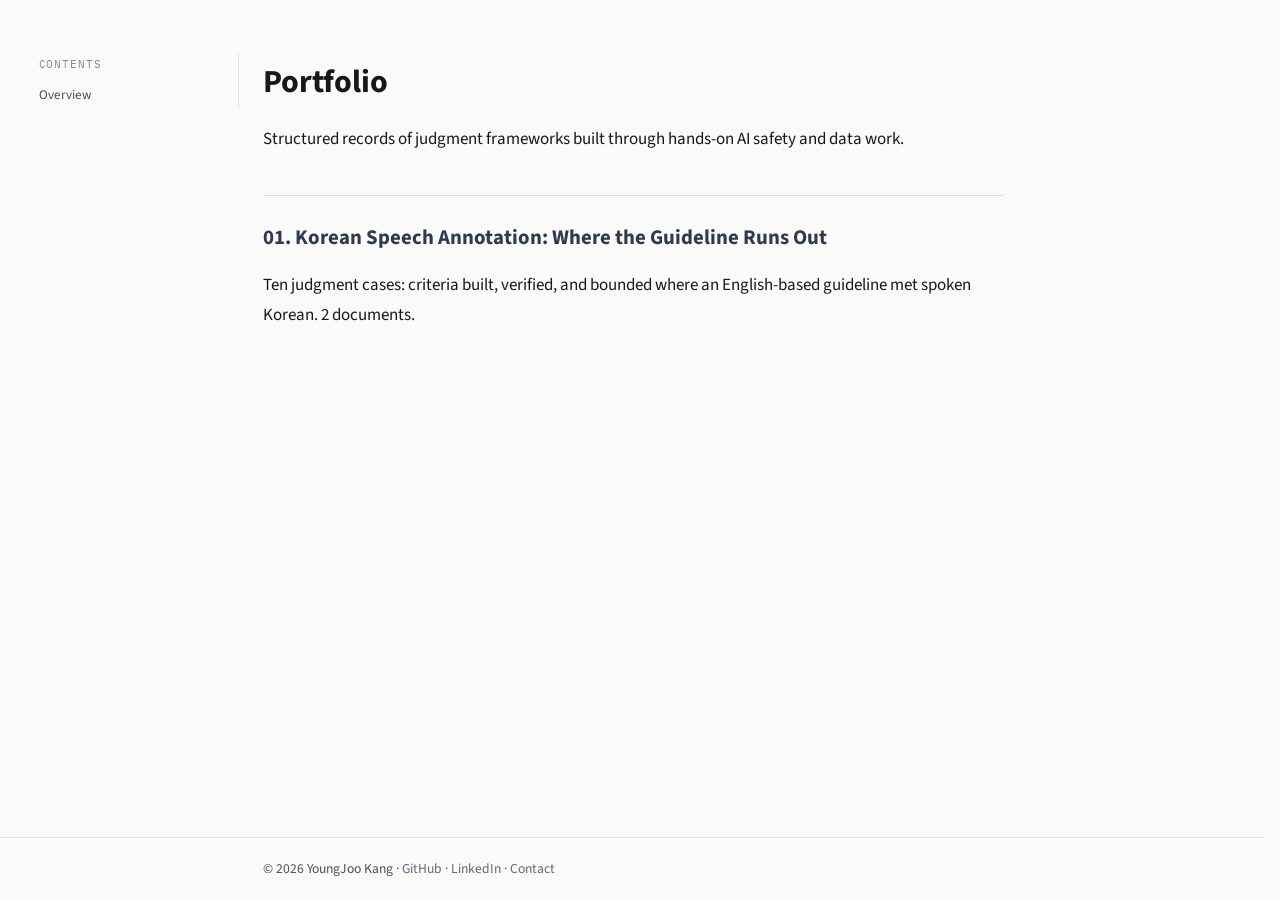
==== commit afcdfe05: "deploy: youngjoo-kang/incubating@7244c96dce3118fa2bb507cb5dd863d115bfb9ae" ====
--- a/portfolio/index.html
+++ b/portfolio/index.html
@@ -2,7 +2,7 @@
 <html lang="en"><head>
   <meta charset="utf-8">
   <meta http-equiv="X-UA-Compatible" content="IE=edge">
-  <meta name="viewport" content="width=device-width, initial-scale=1"><!-- Begin Jekyll SEO tag v2.9.0 -->
+  <meta name="viewport" content="width=device-width, initial-scale=1"><!-- Begin Jekyll SEO tag v2.9.1 -->
 <title>Portfolio | YoungJoo Kang</title>
 <meta name="generator" content="Jekyll v4.4.1" />
 <meta property="og:title" content="Portfolio" />
@@ -62,9 +62,9 @@
 
 <p>Structured records of judgment frameworks built through hands-on AI safety and data work.</p>
 
-<h2 id="01-utt"><a href="/portfolio/utt/">01. UTT</a></h2>
+<h2 id="01-korean-speech-annotation-where-the-guideline-runs-out"><a href="/portfolio/utt/">01. Korean Speech Annotation: Where the Guideline Runs Out</a></h2>
 
-<p>Judgment framework research on Korean speech annotation — 2 documents.</p>
+<p>Ten judgment cases: criteria built, verified, and bounded where an English-based guideline met spoken Korean. 2 documents.</p>
 
 
 
--- a/assets/main.css
+++ b/assets/main.css
@@ -91,7 +91,7 @@
   text-decoration: none;
 }
 a:visited {
-  color: rgb(22.9483471074, 86.2541322314, 168.5516528926);
+  color: rgb(8.9993518068%, 33.8251498947%, 66.0986874088%);
 }
 a:hover {
   color: #111;
@@ -196,20 +196,20 @@
   margin-bottom: 30px;
   width: 100%;
   text-align: left;
-  color: rgb(62.9, 62.9, 62.9);
+  color: rgb(24.6666666667%, 24.6666666667%, 24.6666666667%);
   border-collapse: collapse;
   border: 1px solid #e8e8e8;
 }
 table tr:nth-child(even) {
-  background-color: rgb(247.3, 247.3, 247.3);
+  background-color: rgb(96.9803921569%, 96.9803921569%, 96.9803921569%);
 }
 table th, table td {
   padding: 9.999999999px 15px;
 }
 table th {
-  background-color: rgb(239.65, 239.65, 239.65);
-  border: 1px solid rgb(221.8, 221.8, 221.8);
-  border-bottom-color: rgb(201.4, 201.4, 201.4);
+  background-color: rgb(93.9803921569%, 93.9803921569%, 93.9803921569%);
+  border: 1px solid rgb(86.9803921569%, 86.9803921569%, 86.9803921569%);
+  border-bottom-color: rgb(78.9803921569%, 78.9803921569%, 78.9803921569%);
 }
 table td {
   border: 1px solid #e8e8e8;
@@ -219,7 +219,7 @@
  * Site header
  */
 .site-header {
-  border-top: 5px solid rgb(66.25, 66.25, 66.25);
+  border-top: 5px solid rgb(25.9803921569%, 25.9803921569%, 25.9803921569%);
   border-bottom: 1px solid #e8e8e8;
   min-height: 55.95px;
   position: relative;
@@ -234,7 +234,7 @@
   float: left;
 }
 .site-title, .site-title:visited {
-  color: rgb(66.25, 66.25, 66.25);
+  color: rgb(25.9803921569%, 25.9803921569%, 25.9803921569%);
 }
 
 .site-nav {
@@ -282,7 +282,7 @@
     text-align: center;
   }
   .site-nav .menu-icon > svg {
-    fill: rgb(66.25, 66.25, 66.25);
+    fill: rgb(25.9803921569%, 25.9803921569%, 25.9803921569%);
   }
   .site-nav input ~ .trigger {
     clear: both;
@@ -858,6 +858,13 @@
   padding: 0;
 }
 
+.home__intro {
+  font-size: 0.95rem;
+  line-height: 1.6;
+  margin: 0 0 1rem;
+  opacity: 0.85;
+}
+
 .home__bio {
   margin: 0 0 2.5rem;
 }
